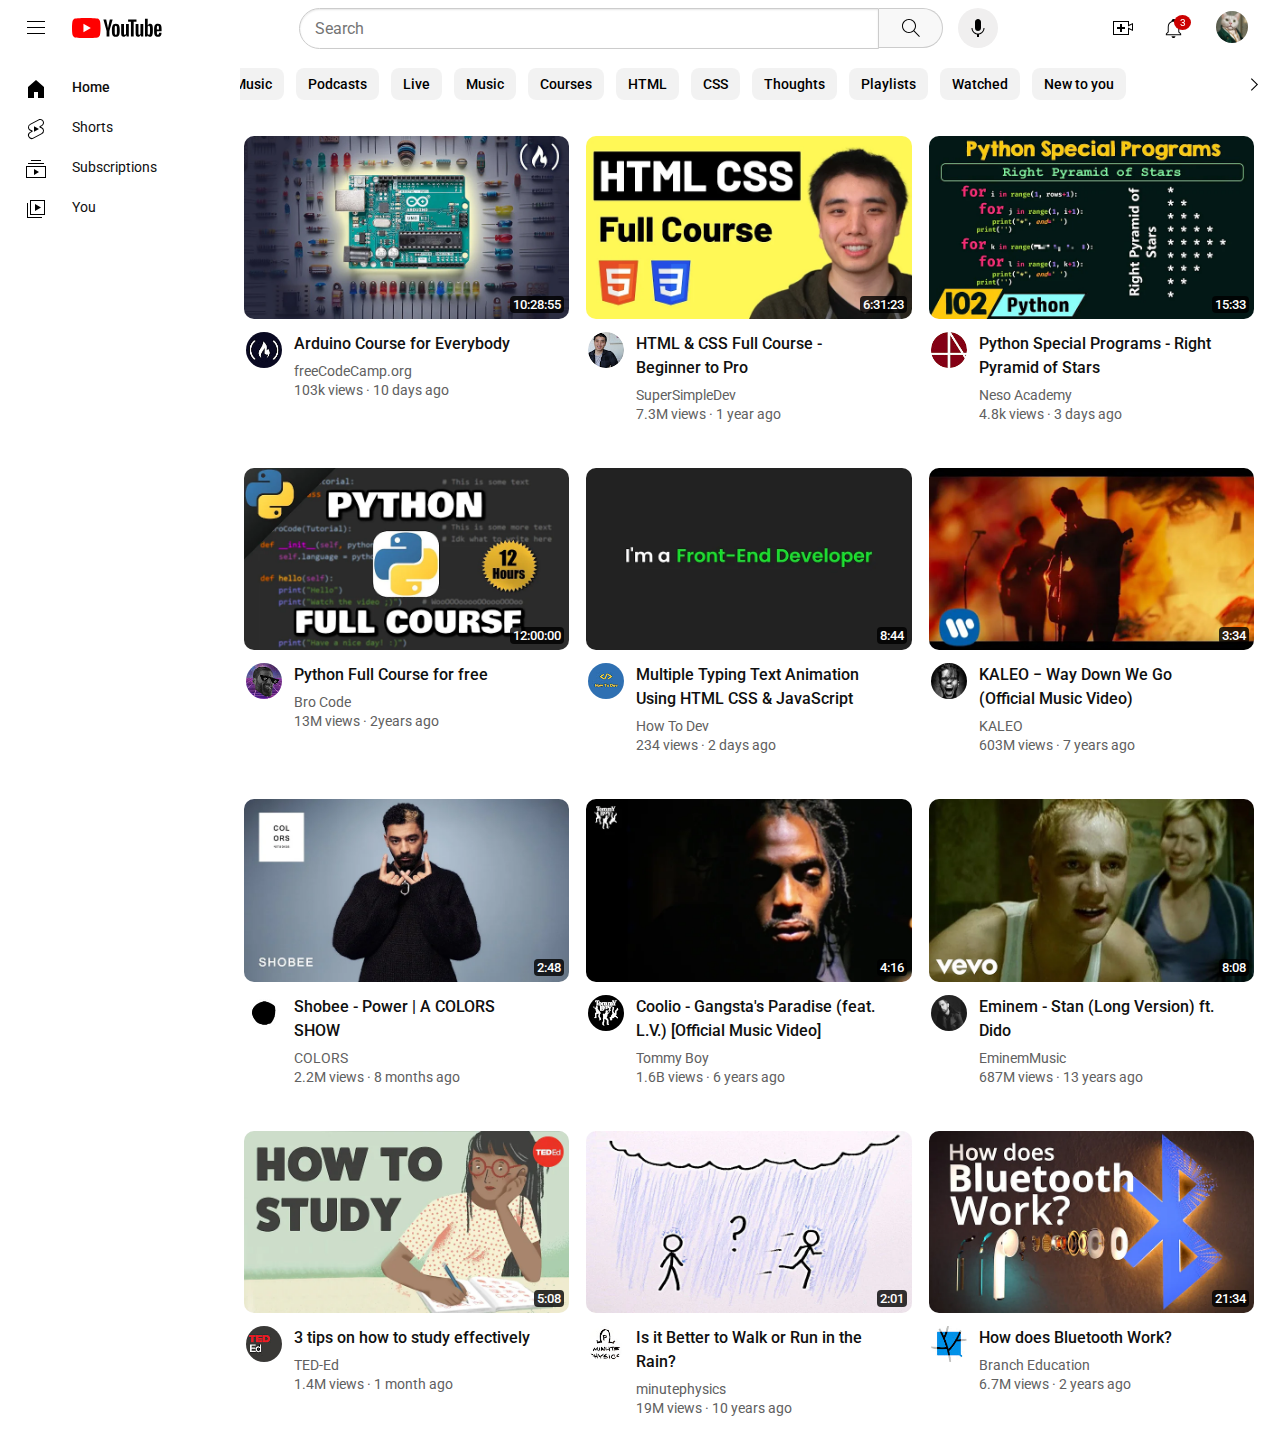
==== youtube/index.html @ bcb982da "YouTube clone source code" ====
<!DOCTYPE HTML>
<html>
    <head>
        <title>YouTube</title>
        <meta charset="UTF-8">
        <meta name="author" content="Abdelhak Douiba">
        <link rel="preconnect" href="https://fonts.googleapis.com">
        <link rel="preconnect" href="https://fonts.gstatic.com" crossorigin>
        <link href="https://fonts.googleapis.com/css2?family=Roboto:wght@400;500;700&display=swap" rel="stylesheet">
        <link rel="stylesheet" type="text/css" href="content.css">
        <link rel="stylesheet" type="text/css" href="header.css">
        <link rel="stylesheet" type="text/css" href="sidebar.css">
        <link rel="stylesheet" type="text/css" href="general.css">
        <link rel="stylesheet" type="text/css" href="navbar.css">
        <link rel="shortcut icon" href="./icons/favicon.ico" type="image/x-icon">
        <link rel="icon" href="./icons/favicon_144x144.png" sizes="144x144">
        <link rel="icon" href="./icons/favicon_96x96.png" sizes="96x96">
        <link rel="icon" href="./icons/favicon_48x48.png" sizes="48x48">
        <link rel="icon" href="./icons/favicon_32x32.png" sizes="32x32">
    </head>
    <body>
        <header>
            <div class="logo-section">
                <button class="hamburger-menu-button">
                    <img class="hamburger-menu" src="./header/hamburger-menu.svg">
                </button>
                <img class="youtube-logo" src="./header/youtube-logo.svg">
            </div>
            <div class="search-section">
                <div class="search-bar-div">
                    <input class="search-bar" type="text" placeholder="Search">
                </div>
                <div class="search-button-div">
                    <button class="search-button"><img class="search-img" src="./header/search.svg" alt="search"></button>
                    <div class="tooltip">
                        <p>Search</p>
                    </div>
                </div>
                <div class="voice-button-div">
                    <button class="voice-button"><img class="voice-img" src="./header/voice-search-icon.svg" alt="voice"></button>
                    <div class="tooltip">
                        <p>Search with your voice</p>
                    </div>
                </div>
            </div>
            <div class="tools-section">
                <div class="upload-button-div">
                    <button class="upload-button">
                        <img class="upload-img" src="./header/upload.svg" alt="upload">
                    </button>
                    <div class="tooltip">
                        <p>Create</p>
                    </div>
                </div>
                <div class="notifications-button-div">
                    <button class="notifications-button">
                        <div class="notif-number">
                            <p class="notif-number-text">3</p>
                        </div>
                        <img class="notifications-img" src="./header/notifications.svg" alt="notifications">
                    </button>
                    <div class="tooltip">
                        <p>Notifications</p>
                    </div>
                </div>
                <div>
                    <img class="current-user-profile-img" src="./channel-profile/profile.jpg" alt="profile">
                </div>
            </div>
        </header>
        <aside>
            <div class="sidebar-box">
                <div class="img-div-sidebar">
                    <img class="img-sidebar" src="./sidebar/home.svg" alt="home">
                </div>
                <div class="img-description-div-sidebar" title="Home" id="selected-sidebar">
                    <p class="img-description-text-sidebar">Home</p>
                </div>
            </div>
            <div class="sidebar-box">
                <div class="img-div-sidebar">
                    <img class="img-sidebar" src="./sidebar/shorts2.svg" alt="Shorts">
                </div>
                <div class="img-description-div-sidebar" title="Shorts">
                    <p class="img-description-text-sidebar">Shorts</p>
                </div>
            </div>
            <div class="sidebar-box">
                <div class="img-div-sidebar">
                    <img class="img-sidebar" src="./sidebar/subscriptions.svg" alt="subscriptions">
                </div>
                <div class="img-description-div-sidebar" title="Subscriptions">
                    <p class="img-description-text-sidebar">Subscriptions</p>
                </div>
            </div>
            <div class="sidebar-box">
                <div class="img-div-sidebar">
                    <img class="img-sidebar" src="./sidebar/you.svg" alt="library">
                </div>
                <div class="img-description-div-sidebar" title="You">
                    <p class="img-description-text-sidebar">You</p>
                </div>
            </div>
        </aside>
        <nav>
            <div class="nav-button-div" title="All">
                <button class="nav-button-selected">All</button>
            </div>
            <div class="nav-button-div" title="Mixes">
                <button class="nav-button">Mixes</button>
            </div>
            <div class="nav-button-div" title="Music">
                <button class="nav-button">Music</button>
            </div>
            <div class="nav-button-div" title="Podcasts">
                <button class="nav-button">Podcasts</button>
            </div>
            <div class="nav-button-div" title="Live">
                <button class="nav-button">Live</button>
            </div>
            <div class="nav-button-div" title="Music">
                <button class="nav-button">Music</button>
            </div>
            <div class="nav-button-div" title="Courses">
                <button class="nav-button">Courses</button>
            </div>
            <div class="nav-button-div" title="HTML">
                <button class="nav-button">HTML</button>
            </div>
            <div class="nav-button-div" title="CSS">
                <button class="nav-button">CSS</button>
            </div>
            <div class="nav-button-div" title="Thoughts">
                <button class="nav-button">Thoughts</button>
            </div>
            <div class="nav-button-div" title="Playlists">
                <button class="nav-button">Playlists</button>
            </div>
            <div class="nav-button-div" title="Watched">
                <button class="nav-button">Watched</button>
            </div>
            <div class="nav-button-div" title="New to you">
                <button class="nav-button">New to you</button>
            </div>
            <div class="next-item"> 
                <button class="next-button">
                    <img class="next-img" src="./sidebar/next.svg" alt="next">
                </button>
            </div>
        </nav>
        <main>
                <section class="videos-grid">
                    <div class="video-container-1">
                        <div class="thumb-row-1">
                            <a href="https://www.youtube.com/watch?v=DPqiIzK97K0">
                                <div class="video-time">
                                    <p class="video-time-text">10:28:55</p>
                                </div>
                            </a>
                            <a href="https://www.youtube.com/watch?v=DPqiIzK97K0">
                                <img class="thumbnail-img" src="thumb/thumbnail-1.webp">
                            </a>
                        </div>
                        <div class="thumb-row-2-grid">
                            <div class="profile-container">
                                <a href="https://www.youtube.com/@freecodecamp">
                                    <img class="channel-profile" src="channel-profile/channel-1.jpg">
                                </a>
                                <div class="channel-preview">
                                    <div class="channel-preview-1">
                                        <img class="channel-profile-preview" src="channel-profile/channel-1.jpg">
                                    </div>
                                    <div class="channel-preview-2">
                                        <p class="channel-preview-text-1">freeCodeCamp.org</p>
                                        <p class="channel-preview-text-2">8.63M subscribers</p>
                                    </div>
                                </div>
                            </div>
                            <div class="info-container">
                                <a href="https://www.youtube.com/watch?v=DPqiIzK97K0" title="Arduino Course for Everybody">
                                    <p class="video-title">Arduino Course for Everybody</p>
                                </a>
                                <div class="author-div">
                                    <a href="https://www.youtube.com/@freecodecamp" class="author-link">
                                        <p class="video-author">freeCodeCamp.org</p>
                                        <div class="author-preview">
                                            <p class="author-preview-text">freeCodeCamp.org</p>
                                        </div>
                                    </a>
                                </div>
                                <a href="https://www.youtube.com/watch?v=DPqiIzK97K0" title="103k views &#183; 10 days ago">
                                    <p class="video-info">103k views &#183; 10 days ago</p>
                                </a>
                            </div>
                            <div class="points-div">
                                <button class="points-button">
                                    <img src="./other/points.svg" alt="points">
                                </button>
                            </div>
                        </div>
                    </div>
    
                    <div class="video-container-1">
                        <div class="thumb-row-1">
                            <a href="https://www.youtube.com/watch?v=G3e-cpL7ofc">
                                <div class="video-time">
                                    <p class="video-time-text">6:31:23</p>
                                </div>
                            </a>
                            <a href="https://www.youtube.com/watch?v=G3e-cpL7ofc">
                                <img class="thumbnail-img" src="thumb/thumbnail-2.webp">
                            </a>
                        </div>
                        <div class="thumb-row-2-grid">
                            <div class="profile-container">
                                <a href="https://www.youtube.com/@SuperSimpleDev">
                                    <img class="channel-profile" src="channel-profile/channel-2.jpg">
                                </a>
                                <div class="channel-preview">
                                    <div class="channel-preview-1">
                                        <img class="channel-profile-preview" src="channel-profile/channel-2.jpg">
                                    </div>
                                    <div class="channel-preview-2">
                                        <p class="channel-preview-text-1">SuperSimpleDev</p>
                                        <p class="channel-preview-text-2">327K subscribers</p>
                                    </div>
                                </div>
                            </div>
                            <div class="info-container">
                                <a href="https://www.youtube.com/watch?v=G3e-cpL7ofc" title="HTML & CSS Full Course &dash; Beginner to Pro">
                                    <p class="video-title">HTML & CSS Full Course &dash; Beginner to Pro</p>
                                </a>
                                <div class="author-div">
                                    <a href="https://www.youtube.com/@SuperSimpleDev" class="author-link">
                                        <p class="video-author">SuperSimpleDev</p>
                                        <div class="author-preview">
                                            <p class="author-preview-text">SuperSimpleDev</p>
                                        </div>
                                    </a>
                                </div>
                                <a href="https://www.youtube.com/watch?v=G3e-cpL7ofc" title="7.3M views &#183; 1 year ago">
                                    <p class="video-info">7.3M views &#183; 1 year ago</p>
                                </a>
                            </div>
                            <div class="points-div">
                                <button class="points-button">
                                    <img src="./other/points.svg" alt="points">
                                </button>
                            </div>
                        </div>
                    </div>
    
                    <div class="video-container-1">
                        <div class="thumb-row-1">
                            <a href="https://www.youtube.com/watch?v=zCxtfU4Lu6w">
                                <div class="video-time">
                                    <p class="video-time-text">15:33</p>
                                </div>
                            </a>
                            <a href="https://www.youtube.com/watch?v=zCxtfU4Lu6w">
                                <img class="thumbnail-img" src="thumb/thumbnail-3.webp">
                            </a>
                        </div>
                        <div class="thumb-row-2-grid">
                            <div class="profile-container">
                                <a href="https://www.youtube.com/@nesoacademy">
                                    <img class="channel-profile" src="channel-profile/channel-3.jpg">
                                </a>
                                <div class="channel-preview">
                                    <div class="channel-preview-1">
                                        <img class="channel-profile-preview" src="channel-profile/channel-3.jpg">
                                    </div>
                                    <div class="channel-preview-2">
                                        <p class="channel-preview-text-1">Neso Academy</p>
                                        <p class="channel-preview-text-2">2.33M subscribers</p>
                                    </div>
                                </div>
                            </div>
                            <div class="info-container">
                                <a href="https://www.youtube.com/watch?v=zCxtfU4Lu6w" title="Python Special Programs &dash; Right Pyramid of Stars">
                                    <p class="video-title">Python Special Programs &dash; Right Pyramid of Stars</p>
                                </a>
                                <div class="author-div">
                                    <a href="https://www.youtube.com/@nesoacademy" class="author-link">
                                        <p class="video-author">Neso Academy</p>
                                        <div class="author-preview">
                                            <p class="author-preview-text">Neso Academy</p>
                                        </div>
                                    </a>
                                </div>
                                <a href="https://www.youtube.com/watch?v=zCxtfU4Lu6w" title="4.8k views &#183; 3 days ago">
                                    <p class="video-info">4.8k views &#183; 3 days ago</p>
                                </a>
                            </div>
                            <div class="points-div">
                                <button class="points-button">
                                    <img src="./other/points.svg" alt="points">
                                </button>
                            </div>
                        </div>
                    </div>
    
                    <div class="video-container-1">
                        <div class="thumb-row-1">
                            <a href="https://www.youtube.com/watch?v=XKHEtdqhLK8">
                                <div class="video-time">
                                    <p class="video-time-text">12:00:00</p>
                                </div>
                            </a>
                            <a href="https://www.youtube.com/watch?v=XKHEtdqhLK8">
                                <img class="thumbnail-img" src="thumb/thumbnail-4.webp">
                            </a>
                        </div>
                        <div class="thumb-row-2-grid">
                            <div class="profile-container">
                                <a href="https://www.youtube.com/@BroCodez">
                                    <img class="channel-profile" src="channel-profile/channel-4.jpg">
                                </a>
                                <div class="channel-preview">
                                    <div class="channel-preview-1">
                                        <img class="channel-profile-preview" src="channel-profile/channel-4.jpg">
                                    </div>
                                    <div class="channel-preview-2">
                                        <p class="channel-preview-text-1">Bro Code</p>
                                        <p class="channel-preview-text-2">1.38M subscribers</p>
                                    </div>
                                </div>
                            </div>
                            <div class="info-container">
                                <a href="https://www.youtube.com/watch?v=XKHEtdqhLK8" title="Python Full Course for free">
                                    <p class="video-title">Python Full Course for free</p>
                                </a>
                                <div class="author-div">
                                    <a href="https://www.youtube.com/@howtodevv" class="author-link">
                                        <p class="video-author">Bro Code</p>
                                        <div class="author-preview">
                                            <p class="author-preview-text">Bro Code</p>
                                        </div>
                                    </a>
                                </div>
                                <a href="https://www.youtube.com/watch?v=XKHEtdqhLK8" title="13M views &#183; 2years ago">
                                    <p class="video-info">13M views &#183; 2years ago</p>
                                </a>
                            </div>
                            <div class="points-div">
                                <button class="points-button">
                                    <img src="./other/points.svg" alt="points">
                                </button>
                            </div>
                        </div>
                    </div>
    
                    <div class="video-container-1">
                        <div class="thumb-row-1">
                            <a href="https://www.youtube.com/watch?v=QWZPaMZXZCE">
                                <div class="video-time">
                                    <p class="video-time-text">8:44</p>
                                </div>
                            </a>
                            <a href="https://www.youtube.com/watch?v=QWZPaMZXZCE">
                                <img class="thumbnail-img" src="thumb/thumbnail-5.webp">
                            </a>
                        </div>
                        <div class="thumb-row-2-grid">
                            <div class="profile-container">
                                <a href="https://www.youtube.com/@howtodevv">
                                    <img class="channel-profile" src="channel-profile/channel-5.jpg">
                                </a>
                                <div class="channel-preview">
                                    <div class="channel-preview-1">
                                        <img class="channel-profile-preview" src="channel-profile/channel-5.jpg">
                                    </div>
                                    <div class="channel-preview-2">
                                        <p class="channel-preview-text-1">How To Dev</p>
                                        <p class="channel-preview-text-2">1.36K subscribers</p>
                                    </div>
                                </div>
                            </div>
                            <div class="info-container">
                                <a href="https://www.youtube.com/watch?v=QWZPaMZXZCE" title="Multiple Typing Text Animation Using HTML CSS &amp; JavaScript">
                                    <p class="video-title">Multiple Typing Text Animation Using HTML CSS &amp; JavaScript</p>
                                </a>
                                <div class="author-div">
                                    <a href="https://www.youtube.com/@howtodevv" class="author-link">
                                        <p class="video-author">How To Dev</p>
                                        <div class="author-preview">
                                            <p class="author-preview-text">How To Dev</p>
                                        </div>
                                    </a>
                                </div>
                                <a href="https://www.youtube.com/watch?v=QWZPaMZXZCE" title="234 views &#183; 2 days ago">
                                    <p class="video-info">234 views &#183; 2 days ago</p>
                                </a>
                            </div>
                            <div class="points-div">
                                <button class="points-button">
                                    <img src="./other/points.svg" alt="points">
                                </button>
                            </div>
                        </div>
                    </div>
    
                    <div class="video-container-1">
                        <div class="thumb-row-1">
                            <a href="https://www.youtube.com/watch?v=0-7IHOXkiV8">
                                <div class="video-time">
                                    <p class="video-time-text">3:34</p>
                                </div>
                            </a>
                            <a href="https://www.youtube.com/watch?v=0-7IHOXkiV8">
                                <img class="thumbnail-img" src="thumb/thumbnail-6.webp">
                            </a>
                        </div>
                        <div class="thumb-row-2-grid">
                            <div class="profile-container">
                                <a href="https://www.youtube.com/@Kaleoofficial">
                                    <img class="channel-profile" src="channel-profile/channel-6.jpg">
                                </a>
                                <div class="channel-preview">
                                    <div class="channel-preview-1">
                                        <img class="channel-profile-preview" src="channel-profile/channel-6.jpg">
                                    </div>
                                    <div class="channel-preview-2">
                                        <p class="channel-preview-text-1">KALEO</p>
                                        <p class="channel-preview-text-2">1.87M subscribers</p>
                                    </div>
                                </div>
                            </div>
                            <div class="info-container">
                                <a href="https://www.youtube.com/watch?v=0-7IHOXkiV8" title="KALEO &minus; Way Down We Go &lpar;Official Music Video&rpar;">
                                    <p class="video-title">KALEO &minus; Way Down We Go &lpar;Official Music Video&rpar;</p>
                                </a>
                                <div class="author-div">
                                    <a href="https://www.youtube.com/@Kaleoofficial" class="author-link">
                                        <p class="video-author">KALEO</p>
                                        <div class="author-preview">
                                            <p class="author-preview-text">KALEO</p>
                                        </div>
                                    </a>
                                </div>
                                <a href="https://www.youtube.com/watch?v=0-7IHOXkiV8" title="603M views &#183; 7 years ago">
                                    <p class="video-info">603M views &#183; 7 years ago</p>
                                </a>
                            </div>
                            <div class="points-div">
                                <button class="points-button">
                                    <img src="./other/points.svg" alt="points">
                                </button>
                            </div>
                        </div>
                    </div>
    
                    <div class="video-container-1">
                        <div class="thumb-row-1">
                            <a href="https://www.youtube.com/watch?v=-vpOkAkp5Fw">
                                <div class="video-time">
                                    <p class="video-time-text">2:48</p>
                                </div>
                            </a>
                            <a href="https://www.youtube.com/watch?v=-vpOkAkp5Fw">
                                <img class="thumbnail-img" src="thumb/thumbnail-7.webp">
                            </a>
                        </div>
                        <div class="thumb-row-2-grid">
                            <div class="profile-container">
                                <a href="https://www.youtube.com/@COLORSxSTUDIOS">
                                    <img class="channel-profile" src="channel-profile/channel-7.jpg">
                                </a>
                                <div class="channel-preview">
                                    <div class="channel-preview-1">
                                        <img class="channel-profile-preview" src="channel-profile/channel-7.jpg">
                                    </div>
                                    <div class="channel-preview-2">
                                        <p class="channel-preview-text-1">COLORS</p>
                                        <p class="channel-preview-text-2">7M subscribers</p>
                                    </div>
                                </div>
                            </div>
                            <div class="info-container">
                                <a href="https://www.youtube.com/watch?v=-vpOkAkp5Fw" title="Shobee - Power | A COLORS SHOW">
                                    <p class="video-title">Shobee - Power | A COLORS SHOW</p>
                                </a>
                                <div class="author-div">
                                    <a href="https://www.youtube.com/@COLORSxSTUDIOS" class="author-link">
                                        <p class="video-author">COLORS</p>
                                        <div class="author-preview">
                                            <p class="author-preview-text">COLORS</p>
                                        </div>
                                    </a>
                                </div>
                                <a href="https://www.youtube.com/watch?v=-vpOkAkp5Fw" title="2.2M views &#183; 8 months ago">
                                    <p class="video-info">2.2M views &#183; 8 months ago</p>
                                </a>
                            </div>
                            <div class="points-div">
                                <button class="points-button">
                                    <img src="./other/points.svg" alt="points">
                                </button>
                            </div>
                        </div>
                    </div>
    
                    <div class="video-container-1">
                        <div class="thumb-row-1">
                            <a href="https://www.youtube.com/watch?v=fPO76Jlnz6c">
                                <div class="video-time">
                                    <p class="video-time-text">4:16</p>
                                </div>
                            </a>
                            <a href="https://www.youtube.com/watch?v=fPO76Jlnz6c">
                                <img class="thumbnail-img" src="thumb/thumbnail-8.webp">
                            </a>
                        </div>
                        <div class="thumb-row-2-grid">
                            <div class="profile-container">
                                <a href="https://www.youtube.com/@TommyBoyRecords">
                                    <img class="channel-profile" src="channel-profile/channel-8.jpg">
                                </a>
                                <div class="channel-preview">
                                    <div class="channel-preview-1">
                                        <img class="channel-profile-preview" src="channel-profile/channel-8.jpg">
                                    </div>
                                    <div class="channel-preview-2">
                                        <p class="channel-preview-text-1">Tommy Boy</p>
                                        <p class="channel-preview-text-2">2.71M subscribers</p>
                                    </div>
                                </div>
                            </div>
                            <div class="info-container">
                                <a href="https://www.youtube.com/watch?v=fPO76Jlnz6c" title="Coolio - Gangsta&apos;s Paradise &lpar;feat. L.V.&rpar; &lsqb;Official Music Video&rsqb;">
                                    <p class="video-title">Coolio - Gangsta&apos;s Paradise &lpar;feat. L.V.&rpar; &lsqb;Official Music Video&rsqb;</p>
                                </a>
                                <div class="author-div">
                                    <a href="https://www.youtube.com/@TommyBoyRecords" class="author-link">
                                        <p class="video-author">Tommy Boy</p>
                                        <div class="author-preview">
                                            <p class="author-preview-text">Tommy Boy</p>
                                        </div>
                                    </a>
                                </div>
                                <a href="https://www.youtube.com/watch?v=fPO76Jlnz6c" title="1.6B views &#183; 6 years ago">
                                    <p class="video-info">1.6B views &#183; 6 years ago</p>
                                </a>
                            </div>
                            <div class="points-div">
                                <button class="points-button">
                                    <img src="./other/points.svg" alt="points">
                                </button>
                            </div>
                        </div>
                    </div>
    
                    <div class="video-container-1">
                        <div class="thumb-row-1">
                            <a href="https://www.youtube.com/watch?v=gOMhN-hfMtY">
                                <div class="video-time">
                                    <p class="video-time-text">8:08</p>
                                </div>
                            </a>
                            <a href="https://www.youtube.com/watch?v=gOMhN-hfMtY">
                                <img class="thumbnail-img" src="thumb/thumbnail-9.webp">
                            </a>
                        </div>
                        <div class="thumb-row-2-grid">
                            <div class="profile-container">
                                <a href="https://www.youtube.com/@EminemVEVO">
                                    <img class="channel-profile" src="channel-profile/channel-9.jpg">
                                </a>
                                <div class="channel-preview">
                                    <div class="channel-preview-1">
                                        <img class="channel-profile-preview" src="channel-profile/channel-9.jpg">
                                    </div>
                                    <div class="channel-preview-2">
                                        <p class="channel-preview-text-1">EminemMusic</p>
                                        <p class="channel-preview-text-2">57.9M subscribers</p>
                                    </div>
                                </div>
                            </div>
                            <div class="info-container">
                                <a href="https://www.youtube.com/watch?v=gOMhN-hfMtY" title="Eminem - Stan &lpar;Long Version&rpar; ft. Dido">
                                    <p class="video-title">Eminem - Stan &lpar;Long Version&rpar; ft. Dido</p>
                                </a>
                                <div class="author-div">
                                    <a href="https://www.youtube.com/@EminemVEVO" class="author-link">
                                        <p class="video-author">EminemMusic</p>
                                        <div class="author-preview">
                                            <p class="author-preview-text">EminemMusic</p>
                                        </div>
                                    </a>
                                </div>
                                <a href="https://www.youtube.com/watch?v=gOMhN-hfMtY" title="687M views &#183; 13 years ago">
                                    <p class="video-info">687M views &#183; 13 years ago</p>
                                </a>
                            </div>
                            <div class="points-div">
                                <button class="points-button">
                                    <img src="./other/points.svg" alt="points">
                                </button>
                            </div>
                        </div>
                    </div>
    
                    <div class="video-container-1">
                        <div class="thumb-row-1">
                            <a href="https://www.youtube.com/watch?v=TjPFZaMe2yw">
                                <div class="video-time">
                                    <p class="video-time-text">5:08</p>
                                </div>
                            </a>
                            <a href="https://www.youtube.com/watch?v=TjPFZaMe2yw">
                                <img class="thumbnail-img" src="thumb/thumbnail-10.webp">
                            </a>
                        </div>
                        <div class="thumb-row-2-grid">
                            <div class="profile-container">
                                <a href="https://www.youtube.com/@TEDEd">
                                    <img class="channel-profile" src="channel-profile/channel-10.jpg">
                                </a>
                                <div class="channel-preview">
                                    <div class="channel-preview-1">
                                        <img class="channel-profile-preview" src="channel-profile/channel-10.jpg">
                                    </div>
                                    <div class="channel-preview-2">
                                        <p class="channel-preview-text-1">TED-Ed</p>
                                        <p class="channel-preview-text-2">19.2M subscribers</p>
                                    </div>
                                </div>
                            </div>
                            <div class="info-container">
                                <a href="https://www.youtube.com/watch?v=TjPFZaMe2yw" title="3 tips on how to study effectively<">
                                    <p class="video-title">3 tips on how to study effectively</p>
                                </a>
                                <div class="author-div">
                                    <a href="https://www.youtube.com/@TEDEd" class="author-link">
                                        <p class="video-author">TED-Ed</p>
                                        <div class="author-preview">
                                            <p class="author-preview-text">TED-Ed</p>
                                        </div>
                                    </a>
                                </div>
                                <a href="https://www.youtube.com/watch?v=TjPFZaMe2yw" title="1.4M views &#183; 1 month ago">
                                    <p class="video-info">1.4M views &#183; 1 month ago</p>
                                </a>
                            </div>
                            <div class="points-div">
                                <button class="points-button">
                                    <img src="./other/points.svg" alt="points">
                                </button>
                            </div>
                        </div>
                    </div>
    
                    <div class="video-container-1">
                        <div class="thumb-row-1">
                            <a href="https://www.youtube.com/watch?v=3MqYE2UuN24">
                                <div class="video-time">
                                    <p class="video-time-text">2:01</p>
                                </div>
                            </a>
                            <a href="https://www.youtube.com/watch?v=3MqYE2UuN24">
                                <img class="thumbnail-img" src="thumb/thumbnail-11.webp">
                            </a>
                        </div>
                        <div class="thumb-row-2-grid">
                            <div class="profile-container">
                                <a href="https://www.youtube.com/@MinutePhysics">
                                    <img class="channel-profile" src="channel-profile/channel-11.jpg">
                                </a>
                                <div class="channel-preview">
                                    <div class="channel-preview-1">
                                        <img class="channel-profile-preview" src="channel-profile/channel-11.jpg">
                                    </div>
                                    <div class="channel-preview-2">
                                        <p class="channel-preview-text-1">minutephysics</p>
                                        <p class="channel-preview-text-2">5.7M subscribers</p>
                                    </div>
                                </div>
                            </div>
                            <div class="info-container">
                                <a href="https://www.youtube.com/watch?v=3MqYE2UuN24" title="Is it Better to Walk or Run in the Rain&quest;">
                                    <p class="video-title">Is it Better to Walk or Run in the Rain&quest;</p>
                                </a>
                                <div class="author-div">
                                    <a href="https://www.youtube.com/@MinutePhysics" class="author-link">
                                        <p class="video-author">minutephysics</p>
                                        <div class="author-preview">
                                            <p class="author-preview-text">minutephysics</p>
                                        </div>
                                    </a>
                                </div>
                                <a href="https://www.youtube.com/watch?v=3MqYE2UuN24" title="19M views &#183; 10 years ago">
                                    <p class="video-info">19M views &#183; 10 years ago</p>
                                </a>
                            </div>
                            <div class="points-div">
                                <button class="points-button">
                                    <img src="./other/points.svg" alt="points">
                                </button>
                            </div>
                        </div>
                    </div>
    
                    <div class="video-container-1">
                        <div class="thumb-row-1">
                            <a href="https://www.youtube.com/watch?v=1I1vxu5qIUM">
                                <div class="video-time">
                                    <p class="video-time-text">21:34</p>
                                </div>
                            </a>
                            <a href="https://www.youtube.com/watch?v=1I1vxu5qIUM">
                                <img class="thumbnail-img" src="thumb/thumbnail-12.webp">
                            </a>
                        </div>
                        <div class="thumb-row-2-grid">
                            <div class="profile-container">
                                <a href="https://www.youtube.com/@BranchEducation">
                                    <img class="channel-profile" src="channel-profile/channel-12.jpg">
                                </a>
                                <div class="channel-preview">
                                    <div class="channel-preview-1">
                                        <img class="channel-profile-preview" src="channel-profile/channel-1.jpg">
                                    </div>
                                    <div class="channel-preview-2">
                                        <p class="channel-preview-text-1">Branch Education</p>
                                        <p class="channel-preview-text-2">1.39M subscribers</p>
                                    </div>
                                </div>
                            </div>
                            <div class="info-container">
                                <a href="https://www.youtube.com/watch?v=1I1vxu5qIUM" title="How does Bluetooth Work?">
                                    <p class="video-title">How does Bluetooth Work?</p>
                                </a>
                                <div class="author-div">
                                    <a href="https://www.youtube.com/@BranchEducation" class="author-link">
                                        <p class="video-author">Branch Education</p>
                                        <div class="author-preview">
                                            <p class="author-preview-text">Branch Education</p>
                                        </div>
                                    </a>
                                </div>
                                <a href="https://www.youtube.com/watch?v=1I1vxu5qIUM" title="6.7M views &#183; 2 years ago">
                                    <p class="video-info">6.7M views &#183; 2 years ago</p>
                                </a>
                            </div>
                            <div class="points-div">
                                <button class="points-button">
                                    <img src="./other/points.svg" alt="points">
                                </button>
                            </div>
                        </div>
                    </div>
                </section>
        </main>
    </body>
</html>
---- youtube/content.css ----
section{
    position: relative;
}
.videos-grid{
    display: grid;
    grid-template-columns: 1fr 1fr 1fr;
    column-gap: 9px;
    row-gap: 37px;
}


@media (max-width: 700px){
    .videos-grid{
        grid-template-columns: 1fr;
    }
} 

@media ((max-width: 1096px) and (min-width: 700px)){
    .videos-grid{
        grid-template-columns: 1fr 1fr;
    }
}

@media ((min-width: 1600px) and (max-width: 1900px)){
    .videos-grid{
        grid-template-columns: 1fr 1fr 1fr 1fr;
    }
}

@media ((min-width: 1900px) and (max-width: 2254px)){
    .videos-grid{
        grid-template-columns: 1fr 1fr 1fr 1fr 1fr;
    }
}

@media ((min-width: 2245px)){
    .videos-grid{
        grid-template-columns: 1fr 1fr 1fr 1fr 1fr 1fr;
    }
}

.thumb-row-1{
    position: relative;
}

.thumbnail-img{
    width: 100%;
    border-radius: 10px;
    cursor: pointer;
    object-fit: cover;
    object-position: center;
    transition: border-radius 400ms;
}
.video-time{
    position: absolute;
    bottom: 9px;
    right: 5px;
    transition: opacity 150ms;
    z-index: 10;
}
.video-time-text{
    background-color: rgba(0, 0, 0, 0.8);
    text-align: center;
    font-size: 13px;
    color: white;
    padding: 1px 3px;
    margin: 0;
    font-weight: 500;
    border-radius: 4px;
}
.thumb-row-2-grid{
    margin-top: 10px;
    display: grid;
    grid-template-columns: 50px 1fr 25px;
}
.profile-container{
    width: 40px;
    display: flex;
    justify-content: center;
    position: relative;
    height: 80px;
}
.channel-profile{
    width: 36px;
    height: 36px;
    border-radius: 100%;
    object-fit: cover;
    object-position: center;
}


.video-title{
    margin-top: 0px;
    font-weight: 500;
    font-size: 16px;
    margin-bottom: 0px;
    line-height: 19px;
}

.points-div{    
    visibility: hidden;
    transition: background-color 150ms;
}
.points-button{
    background-color: white;
    border: none;
    width: 25px;
    display: flex;
    align-items: center;
    justify-content: center;
    cursor: pointer;
    transition: background-color 150ms;
}
.thumb-row-2-grid:hover .points-div{
    visibility: visible;
}

.video-author{
    font-size: 14px;
    color: rgb(96, 96, 96);
    margin-bottom: 0px;
    margin-top: 7px;
}
.video-info{
    color: rgb(96, 96, 96);
    font-size: 14px;
    margin-top: 3px;
    margin-bottom: 1px;
}

.video-container-1{
    border: 4px white solid;
}
.video-container-1{
    cursor: pointer;
    transition: border 150ms, border-radius 150ms, background-color 150ms;
}
.video-container-1:active{
    border: 4px rgba(0, 0, 0, 0.008) solid;
    border-radius: 5px;
    background-color: rgba(0, 0, 0, 0.2);
}
.video-container-1:hover .video-time{
    opacity: 0;
}

.video-container-1:hover .thumbnail-img{
    border-radius: 0;
}

.video-container-1:active .points-div{
    background-color: rgb(0, 0, 0, 0.008);   
}

.video-container-1:active .points-button{
    background-color: rgb(205, 205, 205); 
}

.channel-preview{
    position: absolute;
    display: flex;
    flex-direction: row;
    align-items: center;
    background-color: white;
    border-radius: 10px;
    box-shadow: 2px 0px 5px 1.5px rgba(0, 0, 0, 0.2);
    height: 80px;
    width: 250px;
    bottom: -39px;
    left: 0px;
    pointer-events: none;
    white-space: nowrap;
    transition: opacity 200ms;
    opacity: 0; 
    z-index: 10;
}

.channel-profile-preview{
    width: 60px;
    height: 60px;
    border-radius: 100%;
    pointer-events: none;
}

.channel-preview-2{
    flex: 1;
    display: flex;
    flex-direction: column;
    margin-left: 10px
}

.channel-preview-text-1{
    font-weight: bold;
    margin: 0;
    font-size: 19px;
}

.channel-preview-text-2{
    color: rgb(96, 96, 96);
    margin: 0;
    margin-top: 4px;
}

.profile-container:hover .channel-preview{
    opacity: 1;
}

.author-div{
    display: flex;
    align-items: center;
    position: relative;
}

.author-preview{
    position: absolute;
    display: flex;
    align-items: center;
    justify-content: center;
    pointer-events: none;
    white-space: nowrap;
    top: -50px;
    opacity: 0;
    transition: opacity 150ms;
}

.author-preview-text{
    margin: 0;
    background-color: rgba(0, 0, 0, 0.5);
    color: white;
    padding: 10px 6px;
    font-size: 11px;
    border-radius: 7px;
    white-space: nowrap;
}

.author-link:hover .author-preview{
    opacity: 1;
}

@media (min-width: 1000px){
    *{
        font-size: 14px;
    }
    .video-title{
        font-size: 16px;
        line-height: 24px;
    }
}
---- youtube/header.css ----
header{
    display: flex;
    flex-direction: row;
    justify-content: space-between;
    align-items: center;
    height: 56px;
    background-color: white;
    position: fixed;
    top: 0;
    left: 0;
    right: 0;
    z-index: 100;
}

.logo-section{
    display: flex;
    align-items: center;
}
.hamburger-menu-button{
    width: 37px;
    height: 37px;
    margin-left: 17px;
    margin-right: 18px;
    background-color: white;
    display: flex;
    align-items: center;
    justify-content: center;
    border-radius: 100%;
    border: none;
}
.hamburger-menu{
    height: 24px;
}

.youtube-logo{
    height: 20px;
}

.search-section{
    flex: 1;
    max-width: 700px;   
    display: flex;
    align-items: center;
    margin-left: 98px;
    margin-right: 65px;
}

.search-bar-div{
    flex: 1;
    width: 0
}
.search-bar{
    height: 37px;
    border: 1px rgb(204, 204, 204) solid;
    width: 100%;    
    padding-left: 15px;
    font-size: 16px;
    border-radius: 40px 0px 0px 40px;
    box-shadow: inset 0px 1px 2px rgba(0, 0, 0, 0.1);
}
.search-bar::placeholder{
    font-size: 16px;
}

.search-button{
    height: 40px;
    width: 64px;
    background-color: rgb(248, 248, 248);
    display: flex;
    align-items: center;
    justify-content: center;
    border: 1px rgb(204, 204, 204) solid;
    border-radius: 0px 40px 40px 0px;
    border-left: none;
}
.search-img{
    height: 24px;
    width: 40px;
}

.voice-button-div{
    margin-left: 15px;
    margin-right: 1px;
}
.voice-button{
    height: 40px;
    width: 40px;
    border-radius: 40px;
    border: none;
    display: flex;
    align-items: center;
    justify-content: center;
    background-color: rgb(240, 239, 239);
}
.voice-img{
    width: 24px;
    height: 40px;
}

.tools-section{
    display: flex;
    width: 177px;
    align-items: center;
    margin-right: 0px;
    flex-shrink: 0;
}

.upload-button-div{
    margin-right: 10px;
}
.upload-button{
    height: 40px;
    width: 40px;
    background-color: white;
    display: flex;
    justify-content: center;
    align-items: center;
    border: none;
    border-radius: 100%;
}

.upload-img{
    height: 24px;
    width: 24px;
    border-radius: 100%;
}

.notifications-button-div{
    margin-right: 23px;
}
.notifications-button{
    height: 40px;
    width: 40px;
    background-color: white;
    display: flex;
    justify-content: center;
    align-items: center;
    border: none;
    position: relative;
    border-radius: 100%;
    margin: 0
}

.notifications-img{
    height: 23px;
    width: 23px;
    border-radius: 100%;
}

.notif-number{
    position: absolute;
    top: -3px;
    right: 2px;
}

.notif-number-text{
    color: white;
    background-color: rgb(204, 0, 0);
    font-size: 10px;
    border-radius: 100%;
    padding: 2px 5.5px;
}

.current-user-profile-img{
    height: 32px;
    width: 32px;
    border-radius: 20px;
    object-fit: cover;
    object-position: center;
}

.voice-button, .notifications-button, .upload-button
, .voice-button,.hamburger-menu-button, .search-button
{
    cursor: pointer;
    transition: background-color 150ms;
}

.voice-button:hover, .notifications-button:hover, .upload-button:hover,
.voice-button:hover,.hamburger-menu-button:hover{
    background-color: rgba(0, 0, 0, 0.1);
}
.search-button:hover{
    background-color: rgba(0, 0, 0, 0.07);
}

.search-button-div, .notifications-button-div, .upload-button-div,
.voice-button-div, .search-bar-div{
    display: flex;
    justify-content: center;
    position: relative;
}

.tooltip{
    position: absolute;
    bottom: -55px;
    pointer-events: none;
    opacity: 0;
    transition: 150ms;
}

.tooltip p{
    margin: 0;
    background-color: rgba(0, 0, 0, 0.6);
    color: white;
    padding: 10px 8px;
    font-size: 12px;
    border-radius: 7px;
    white-space: nowrap;
}

.search-button-div:hover .tooltip, .notifications-button-div:hover .tooltip,
.upload-button-div:hover .tooltip, .voice-button-div:hover .tooltip{
    opacity: 1;
}


@media ((max-width: 644px) and (min-width: 428.01px)){
    .search-section{
        margin-left: 20px;
        margin-right: 0px;
    }
    .search-bar{
        display: none;
    }
    .search-button{
        height: 40px;
        width: 40px;
        background-color: white;
        border: none;
        border-radius: 100%;
    }
    .voice-button{
        border: none;
        display: flex;
        background-color: white;
    }
}

@media (max-width: 428px){
    .search-section{
        margin-left: 3px;
        margin-right: 0px;
    }
    .search-button{
        height: 40px;
        width: 40px;
        background-color: white;
        border: none;
        border-radius: 100%;
    }
    .voice-button{
        border: none;
        display: flex;
        background-color: white;
    }
    .voice-button, .notifications-button, .search-bar{
        display: none;
    }
    .upload-button-div{
        margin-right: 0;
    }
}
---- youtube/sidebar.css ----
@media (max-width: 1200px){
    aside{
        background-color: white;
        position: fixed;
        left: 0px;
        bottom: 0px;
        top: 56px;
        width: 72px;
        display: flex;
        flex-direction: column;
        align-items: center;
        padding-top: 5px;
        z-index: 60;
    }
    
    .sidebar-box{
        background-color: white;
        display: flex;
        flex-direction: column;
        align-items: center;
        justify-content: center;
        width: 64px;
        height: 73px;
        border-radius: 13px;
        margin-bottom: 1px;
        cursor: pointer;
        transition: background-color 150ms;
    }
    .sidebar-box:hover{
        background-color: rgba(0, 0, 0, 0.05);
    }
    
    .img-div-sidebar{
        width: 100%;
        display: flex;
        align-items: center;
        justify-content: center;
        margin-bottom: 7px;    
    }
    .img-sidebar{
        height: 24px;
    }
    
    .img-description-text-sidebar{
        font-size: 10px;
        margin: 0;
    }
}

@media (min-width: 1200.1px){
    aside{
        background-color: white;
        position: fixed;
        left: 0px;
        bottom: 0px;
        top: 56px;
        width: 240px;
        display: flex;
        flex-direction: column;
        align-items: center;
        padding-top: 13px;
        z-index: 60
    }
    
    .sidebar-box{
        background-color: white;
        display: flex;
        flex-direction: row;
        align-items: center;
        justify-content: start;
        width: 220px;
        height: 39px;
        border-radius: 13px;
        margin-bottom: 1px;
        cursor: pointer;
        transition: background-color 150ms;
    }
    .sidebar-box:hover{
        background-color: rgba(0, 0, 0, 0.05);
    }
    
    .img-div-sidebar{
        display: flex;
        align-items: center;
        margin-left: 14px;
        margin-right: 24px;
    }
    .img-sidebar{
        width: 24px;
        height: 24px;
    }
    
    .img-description-text-sidebar{
        font-size: 14px;
        margin: 0;
        padding-bottom: 3px;
    }
    #selected-sidebar{
        font-weight: 500;
    }
}
---- youtube/general.css ----
*{
    font-family: Roboto, Arial, sans-serif;
    color: rgb(15, 15, 15);
}

@media (max-width: 1200px){   
    body{
        margin: 0;
        padding: 0;
        padding-top: 132px;
        padding-left: 92px;
        padding-right: 22px;
    }
}

@media (min-width: 1200.1px){
    body{
        margin: 0;
        padding: 0;
        padding-top: 132px;
        padding-left: 240px;
        padding-right: 22px;
    }
}

a{
    text-decoration: none;
}
---- youtube/navbar.css ----
nav{
    display: flex;
    background-color: white;
    flex-direction: row;
    align-items: center;
    padding-left: 23px;
    position: fixed;
    top: 56px;
    left: 72px;
    right: 0;
    height: 56px;
    z-index: 50;
}

.nav-button-div{
    margin-right: 12px;
}
.nav-button-selected{
    background-color: black;
    color: white;
    border: none;
    padding: 7.7px 12px;
    font-weight: 500;
    font-size: 14px;
    border-radius: 8px;
    cursor: pointer;
}
.nav-button{
    background-color: rgba(0, 0, 0, 0.05);
    color: black;
    border: none;
    padding: 7.7px 12px;
    font-weight: 500;
    font-size: 14px;
    border-radius: 8px;
    cursor: pointer;
    transition: background-color 150ms;
}

.next-item{
    display: flex;
    flex-direction: row;
    align-items: center;    
    justify-content: end;
    height: 100%;
    width: 50px;
    position: absolute;
    right: 0px;
    bottom: 0px;
    padding-right: 10px;
    background-color: white;
    box-shadow: -20px 0px 14px  rgba(255, 255, 255, 0.9);
}
.next-button{
    display: flex;
    align-items: center;
    justify-content: center;
    border: 0;
    width: 35px;
    height: 36px;
    border-radius: 100%;
    background-color: white;
    cursor: pointer;
    transition: background-color 150ms;
    padding-left: 10px;
}
.next-img{
    height: 13px;
    width: 13px;
}

.next-button:hover, .nav-button:hover{
    background-color: rgba(0, 0, 0, 0.15);
}
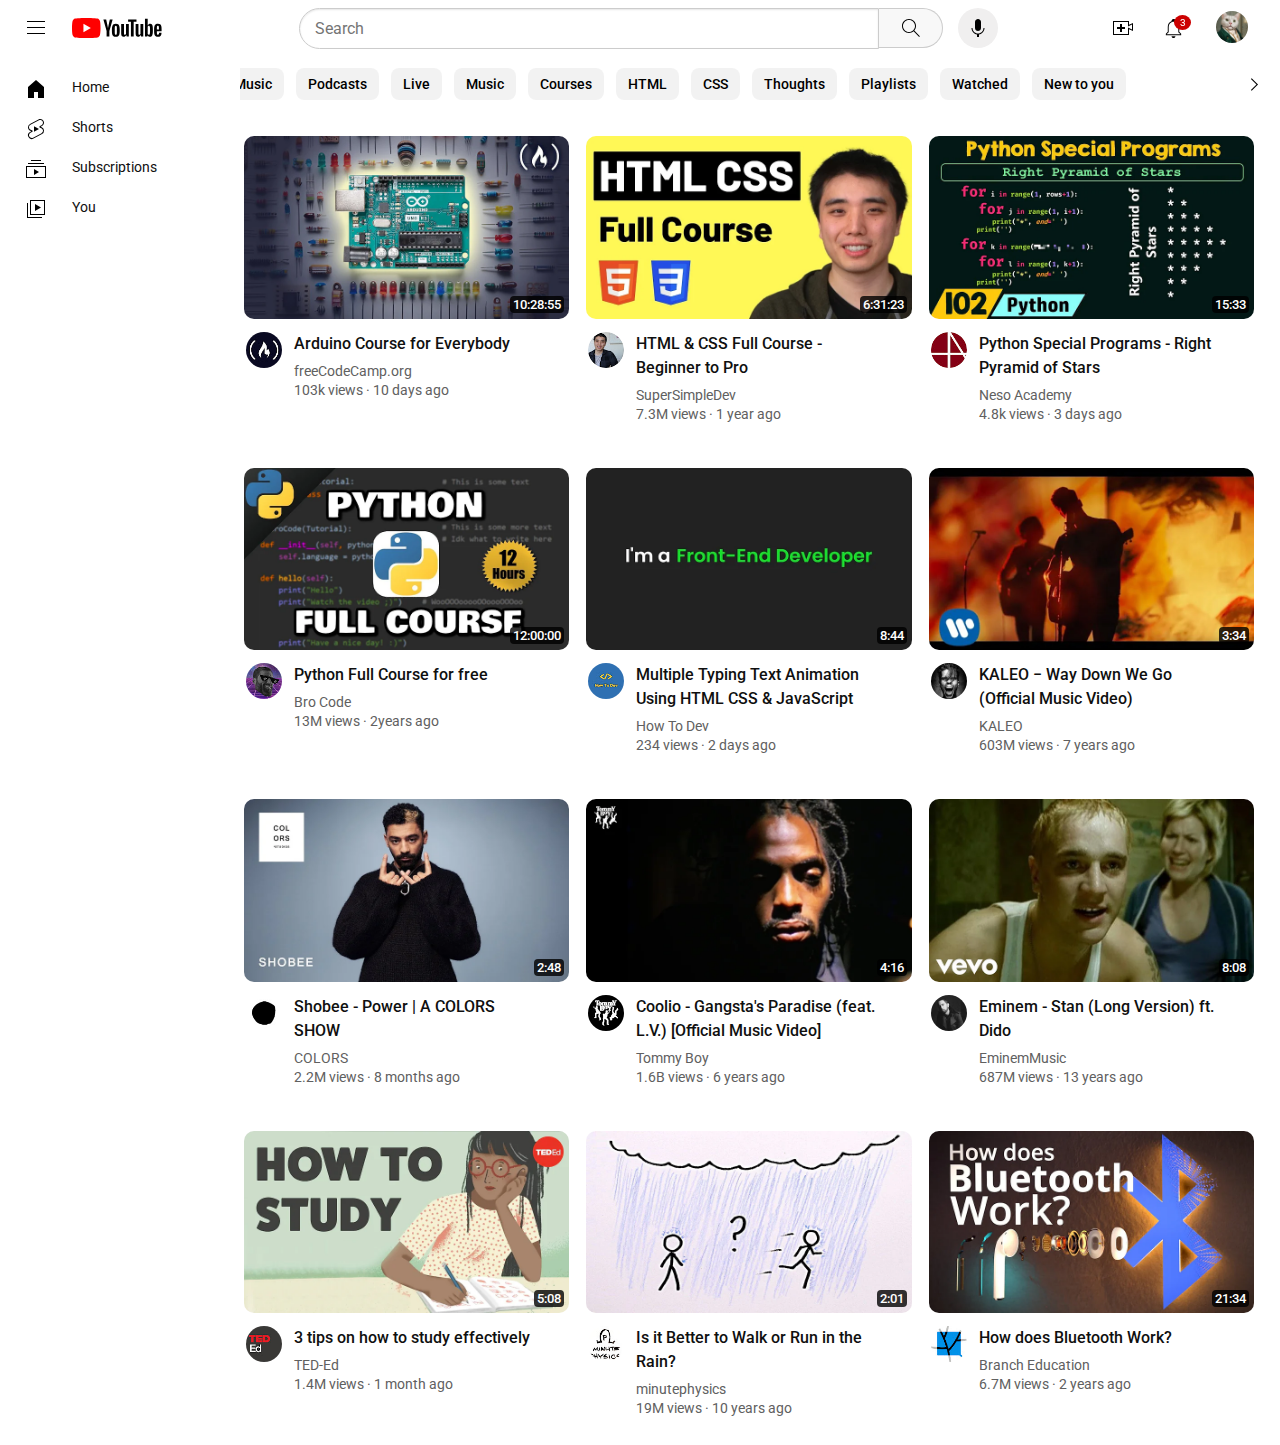
==== commit 530ef9df: "Update index.html" ====
--- a/youtube/index.html
+++ b/youtube/index.html
@@ -73,7 +73,7 @@
                 <div class="img-div-sidebar">
                     <img class="img-sidebar" src="./sidebar/home.svg" alt="home">
                 </div>
-                <div class="img-description-div-sidebar" title="Home" id="selected-sidebar">
+                <div class="img-description-div-sidebar" title="Home selected-sidebar">
                     <p class="img-description-text-sidebar">Home</p>
                 </div>
             </div>
@@ -752,4 +752,4 @@
                 </section>
         </main>
     </body>
-</html>+</html>
